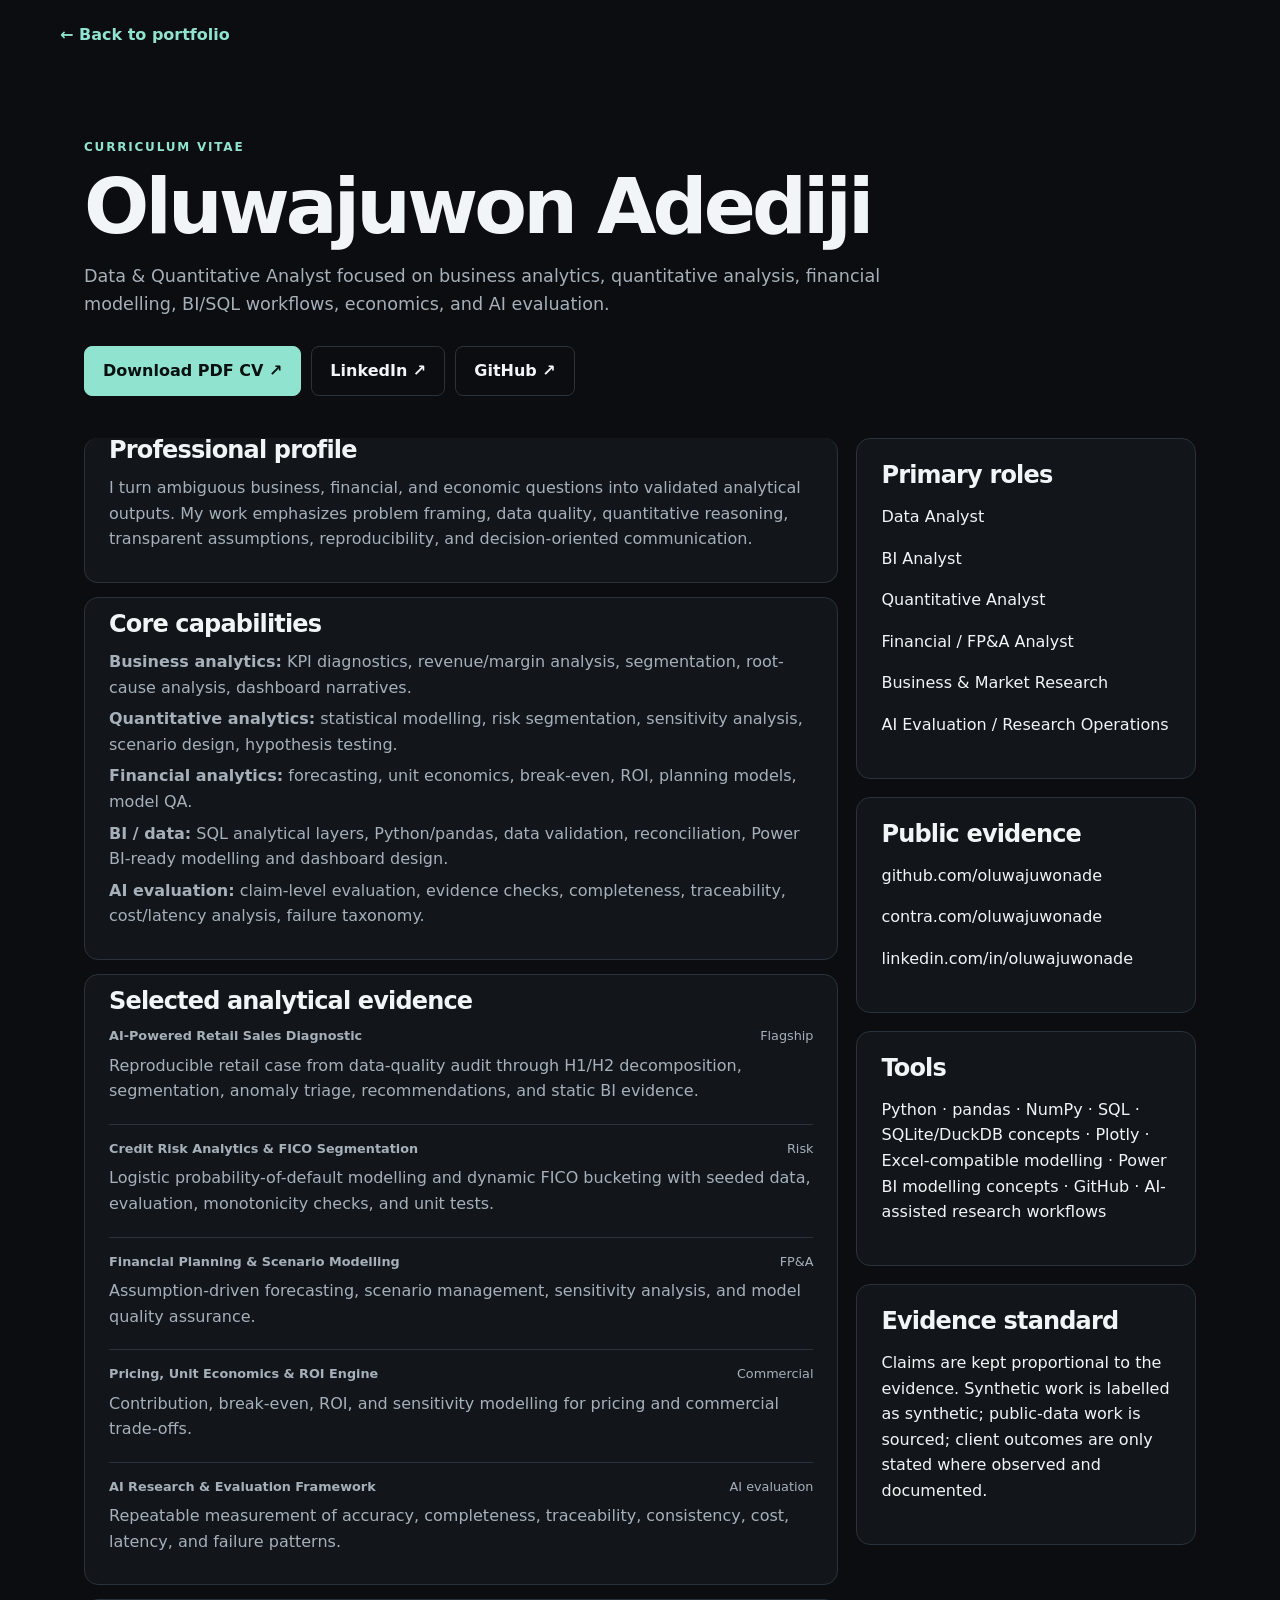
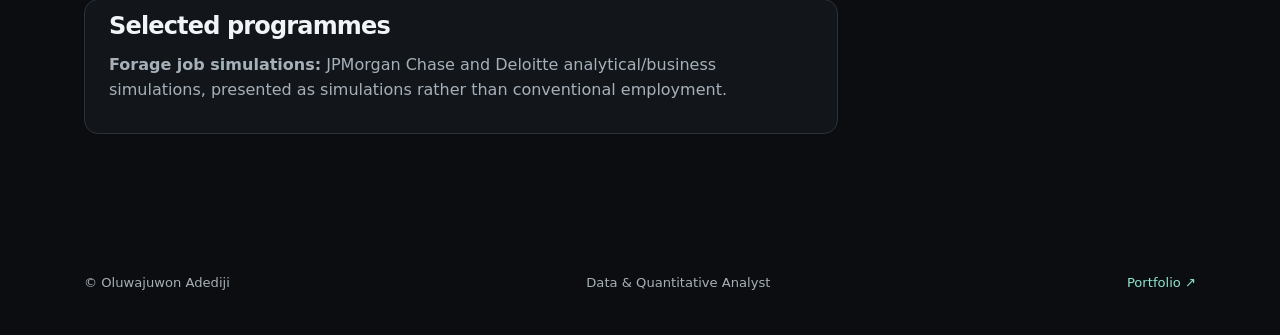
==== docs/cv.html @ 55f105de "Add cv.html" ====
<!doctype html>
<html lang="en"><head>
<meta charset="utf-8"><meta name="viewport" content="width=device-width, initial-scale=1">
<meta name="description" content="CV of Oluwajuwon Adediji, Data & Quantitative Analyst.">
<meta name="robots" content="index, follow"><meta name="theme-color" content="#0b0d10">
<link rel="canonical" href="https://oluwajuwonade.vercel.app/cv.html">
<title>CV | Oluwajuwon Adediji</title><link rel="stylesheet" href="styles.css">
</head><body>
<header class="case-hero"><nav class="case-nav"><a class="back" href="./">← Back to portfolio</a></nav></header>
<main class="case-main">
<p class="case-kicker">CURRICULUM VITAE</p><h1 class="case-title">Oluwajuwon Adediji</h1>
<p class="case-lede">Data &amp; Quantitative Analyst focused on business analytics, quantitative analysis, financial modelling, BI/SQL workflows, economics, and AI evaluation.</p>
<div class="case-actions"><a class="button primary" href="assets/oluwajuwon-adediji-cv.pdf">Download PDF CV ↗</a><a class="button secondary" href="https://www.linkedin.com/in/oluwajuwonade" rel="me external">LinkedIn ↗</a><a class="button secondary" href="https://github.com/oluwajuwonade" rel="external">GitHub ↗</a></div>
<div class="cv-grid">
<section class="cv-list">
<article class="cv-section"><h2>Professional profile</h2><p>I turn ambiguous business, financial, and economic questions into validated analytical outputs. My work emphasizes problem framing, data quality, quantitative reasoning, transparent assumptions, reproducibility, and decision-oriented communication.</p></article>
<article class="cv-section"><h2>Core capabilities</h2><p><strong>Business analytics:</strong> KPI diagnostics, revenue/margin analysis, segmentation, root-cause analysis, dashboard narratives.</p><p><strong>Quantitative analytics:</strong> statistical modelling, risk segmentation, sensitivity analysis, scenario design, hypothesis testing.</p><p><strong>Financial analytics:</strong> forecasting, unit economics, break-even, ROI, planning models, model QA.</p><p><strong>BI / data:</strong> SQL analytical layers, Python/pandas, data validation, reconciliation, Power BI-ready modelling and dashboard design.</p><p><strong>AI evaluation:</strong> claim-level evaluation, evidence checks, completeness, traceability, cost/latency analysis, failure taxonomy.</p></article>
<article class="cv-section"><h2>Selected analytical evidence</h2><div class="cv-list">
<article><div class="cv-meta"><strong>AI-Powered Retail Sales Diagnostic</strong><span>Flagship</span></div><p>Reproducible retail case from data-quality audit through H1/H2 decomposition, segmentation, anomaly triage, recommendations, and static BI evidence.</p></article>
<article><div class="cv-meta"><strong>Credit Risk Analytics &amp; FICO Segmentation</strong><span>Risk</span></div><p>Logistic probability-of-default modelling and dynamic FICO bucketing with seeded data, evaluation, monotonicity checks, and unit tests.</p></article>
<article><div class="cv-meta"><strong>Financial Planning &amp; Scenario Modelling</strong><span>FP&amp;A</span></div><p>Assumption-driven forecasting, scenario management, sensitivity analysis, and model quality assurance.</p></article>
<article><div class="cv-meta"><strong>Pricing, Unit Economics &amp; ROI Engine</strong><span>Commercial</span></div><p>Contribution, break-even, ROI, and sensitivity modelling for pricing and commercial trade-offs.</p></article>
<article><div class="cv-meta"><strong>AI Research &amp; Evaluation Framework</strong><span>AI evaluation</span></div><p>Repeatable measurement of accuracy, completeness, traceability, consistency, cost, latency, and failure patterns.</p></article>
</div></article>
<article class="cv-section"><h2>Selected programmes</h2><p><strong>Forage job simulations:</strong> JPMorgan Chase and Deloitte analytical/business simulations, presented as simulations rather than conventional employment.</p></article>
</section>
<aside class="cv-side">
<article class="cv-section"><h2>Primary roles</h2><p>Data Analyst</p><p>BI Analyst</p><p>Quantitative Analyst</p><p>Financial / FP&amp;A Analyst</p><p>Business &amp; Market Research</p><p>AI Evaluation / Research Operations</p></article>
<article class="cv-section"><h2>Public evidence</h2><p><a href="https://github.com/oluwajuwonade" rel="external">github.com/oluwajuwonade</a></p><p><a href="https://contra.com/oluwajuwonade" rel="external">contra.com/oluwajuwonade</a></p><p><a href="https://www.linkedin.com/in/oluwajuwonade" rel="me external">linkedin.com/in/oluwajuwonade</a></p></article>
<article class="cv-section"><h2>Tools</h2><p>Python · pandas · NumPy · SQL · SQLite/DuckDB concepts · Plotly · Excel-compatible modelling · Power BI modelling concepts · GitHub · AI-assisted research workflows</p></article>
<article class="cv-section"><h2>Evidence standard</h2><p>Claims are kept proportional to the evidence. Synthetic work is labelled as synthetic; public-data work is sourced; client outcomes are only stated where observed and documented.</p></article>
</aside>
</div>
</main>
<footer><span>© Oluwajuwon Adediji</span><span>Data &amp; Quantitative Analyst</span><a href="./">Portfolio ↗</a></footer>
</body></html>
---- docs/styles.css ----
:root {
  --bg:#0b0d10;--panel:#12161b;--panel-2:#171c22;--text:#f2f5f7;--muted:#a6b0b9;--line:#2a323b;
  --accent:#8fe3cf;--accent-strong:#b4f3e3;--max:1160px;--ease:cubic-bezier(.23,1,.32,1);
}
*{box-sizing:border-box}
html{scroll-behavior:smooth}
body{margin:0;background:var(--bg);color:var(--text);font-family:Inter,ui-sans-serif,system-ui,-apple-system,BlinkMacSystemFont,"Segoe UI",sans-serif;line-height:1.6}
a{color:inherit;text-decoration:none}a:hover{color:var(--accent-strong)}
a:focus-visible,.button:focus-visible,.mini-button:focus-visible{outline:3px solid var(--accent);outline-offset:4px;border-radius:5px}
.skip-link{position:absolute;left:16px;top:-60px;z-index:10;padding:10px 14px;background:var(--accent);color:#08110f;font-weight:800}
.skip-link:focus{top:16px}
.nav,.hero-grid,main,footer{max-width:var(--max);margin:0 auto}
.hero{padding:22px 24px 88px;border-bottom:1px solid var(--line);background:radial-gradient(circle at 78% 18%,rgba(143,227,207,.09),transparent 28rem)}
.nav{display:flex;justify-content:space-between;align-items:center}
.brand{display:grid;place-items:center;width:190px;height:76px;border:1px solid var(--line);border-radius:10px;overflow:hidden;background:#000}
.brand img{display:block;width:100%;height:100%;object-fit:contain}.brand-mark{display:none!important}
.nav-links{display:flex;gap:20px;color:var(--muted);font-size:.92rem}.nav-links a{padding:8px 0}
.hero-grid{padding-top:96px;display:grid;grid-template-columns:minmax(0,1.35fr) minmax(260px,.65fr);gap:56px;align-items:end}
.eyebrow{margin:0 0 14px;color:var(--accent);font-size:.74rem;letter-spacing:.16em;font-weight:800}
h1,h2,h3,p{overflow-wrap:anywhere}
h1{max-width:800px;margin:0;font-size:clamp(3rem,8vw,6.8rem);line-height:.96;letter-spacing:-.055em}
h2{margin:0;font-size:clamp(2rem,4vw,3.4rem);line-height:1.05;letter-spacing:-.035em}
h3{margin:0 0 10px;font-size:1.25rem;line-height:1.2}
.hero-copy{max-width:720px;margin:28px 0 0;color:var(--muted);font-size:1.15rem}
.proof-line{max-width:720px;margin:22px 0 0;color:var(--muted);font-size:.9rem}.proof-line strong{color:var(--text)}
.actions{display:flex;gap:12px;flex-wrap:wrap;margin-top:32px}
.button{display:inline-flex;min-height:46px;align-items:center;justify-content:center;padding:11px 18px;border:1px solid var(--line);border-radius:8px;font-weight:750;transition:transform .18s var(--ease),border-color .18s var(--ease),background-color .18s var(--ease)}
.button:hover{transform:translateY(-2px)}.button.primary{background:var(--accent);color:#08110f;border-color:var(--accent)}.button.secondary{background:transparent}
.hero-card{padding:28px;background:linear-gradient(160deg,var(--panel-2),var(--panel));border:1px solid var(--line);border-radius:16px}
.hero-card span,.project-meta span:first-child{display:block;color:var(--accent);font-size:.7rem;font-weight:800;letter-spacing:.12em}
.hero-card strong{display:block;margin:12px 0;font-size:1.25rem;line-height:1.25}.hero-card p,.project-card p,.capability-grid p,.steps p,.contact p{color:var(--muted)}
.section{padding:92px 24px}.section-heading{max-width:780px;margin-bottom:34px}.section-lede{max-width:740px;margin:18px 0 0;color:var(--muted);font-size:1.05rem}
.section-heading-row{display:flex;justify-content:space-between;gap:48px;align-items:end;max-width:none}.section-note{max-width:460px;margin:0;color:var(--muted);font-size:.9rem}
.capability-grid{display:grid;grid-template-columns:repeat(4,1fr);gap:16px}.capability-grid article{padding:22px;background:var(--panel);border:1px solid var(--line);border-radius:14px}.card-number{display:block;margin-bottom:20px;color:var(--accent);font-size:.75rem;font-weight:800}.capability-grid p{margin-bottom:0}
.work-section{border-top:1px solid var(--line)}.project-grid{display:grid;grid-template-columns:repeat(2,minmax(0,1fr));gap:18px}
.project-card{display:flex;flex-direction:column;min-width:0;padding:26px;background:var(--panel);border:1px solid var(--line);border-radius:14px;transition:transform .2s var(--ease),border-color .2s var(--ease),background-color .2s var(--ease)}
.project-card:hover{transform:translateY(-3px);border-color:#536572;background:var(--panel-2)}
.project-card.featured{grid-column:span 2;background:linear-gradient(140deg,var(--panel-2),var(--panel))}
.project-card.highlight{background:linear-gradient(140deg,rgba(143,227,207,.08),var(--panel))}
.project-card.public-data{border-color:#3a4a45}
.project-meta{display:flex;justify-content:space-between;gap:14px;margin-bottom:24px}.project-meta .evidence{color:var(--muted);font-size:.72rem;text-align:right}
.project-card p{margin-top:0}.project-card .question{color:var(--text)}.project-card .question strong{color:var(--accent-strong)}
.metric-grid{display:grid;grid-template-columns:repeat(4,minmax(0,1fr));gap:10px;margin:10px 0 22px}.metric-grid div,.mini-metrics,.metric-strip{padding:12px;background:rgba(143,227,207,.07);border:1px solid rgba(143,227,207,.2);border-radius:9px}
.metric-grid strong,.metric-grid span{display:block}.metric-grid strong{font-size:1.15rem}.metric-grid span{margin-top:2px;color:var(--muted);font-size:.72rem}
.mini-metrics{display:flex;gap:14px;flex-wrap:wrap;margin:10px 0 2px;background:transparent;border-color:var(--line)}.mini-metrics span,.metric-strip span{font-size:.78rem;color:var(--muted)}.mini-metrics strong,.metric-strip strong{color:var(--text)}
.metric-strip{display:flex;gap:18px;flex-wrap:wrap;margin:12px 0 2px}
.evidence-figure{margin:0 0 4px}.evidence-figure img{display:block;width:100%;height:auto;border:1px solid var(--line);border-radius:10px;background:#fff}.evidence-figure figcaption{margin-top:8px;color:var(--muted);font-size:.75rem}
.card-footer{display:flex;justify-content:space-between;align-items:end;gap:16px;margin-top:auto;padding-top:22px;color:var(--muted);font-size:.78rem}.card-footer>a,.mini-button{color:var(--accent);font-weight:800;white-space:nowrap}
.button-row{display:flex;gap:8px;flex-wrap:wrap;justify-content:flex-end}.mini-button{display:inline-flex;align-items:center;min-height:34px;padding:7px 10px;border:1px solid var(--line);border-radius:7px;background:#0f1317}
.evidence-banner{display:flex;align-items:center;gap:18px;margin-top:22px;padding:18px 20px;border:1px solid var(--line);border-radius:12px;color:var(--muted);font-size:.86rem}.evidence-banner strong{color:var(--text);white-space:nowrap}.evidence-banner a{color:var(--accent);font-weight:800;white-space:nowrap}
.proof-section{border-top:1px solid var(--line)}.proof-grid{display:grid;grid-template-columns:repeat(3,minmax(0,1fr));gap:16px}.proof-card{display:flex;flex-direction:column;padding:22px;background:var(--panel);border:1px solid var(--line);border-radius:14px}.proof-card h3{margin-bottom:10px}.proof-card p{margin:0 0 22px;color:var(--muted)}.proof-card a{margin-top:auto;color:var(--accent);font-weight:800}
.method{display:grid;grid-template-columns:.8fr 1.2fr;gap:48px;border-top:1px solid var(--line);border-bottom:1px solid var(--line)}.steps{display:grid;grid-template-columns:repeat(2,minmax(0,1fr));gap:18px;margin:0;padding:0;list-style:none}.steps li{padding:18px 0;border-top:1px solid var(--line)}.steps span{display:block;color:var(--accent);font-size:.75rem;font-weight:800}.steps strong{display:block;margin-top:4px}.steps p{margin:4px 0 0;font-size:.9rem}
.contact{padding-bottom:110px}.contact p{max-width:760px}footer{display:flex;justify-content:space-between;gap:20px;padding:28px 24px 42px;color:var(--muted);font-size:.82rem}footer a{color:var(--accent)}
.case-hero{padding:22px 24px 0}.case-nav{max-width:var(--max);margin:0 auto}.case-nav .back{color:var(--accent);font-weight:800}.case-main{max-width:var(--max);margin:0 auto;padding:78px 24px 110px}.case-kicker{color:var(--accent);font-size:.75rem;letter-spacing:.15em;font-weight:800}.case-title{max-width:930px;margin:10px 0 18px;font-size:clamp(2.8rem,6vw,5.8rem);line-height:.98;letter-spacing:-.05em}.case-lede{max-width:800px;color:var(--muted);font-size:1.1rem}.case-actions{display:flex;gap:10px;flex-wrap:wrap;margin:28px 0 42px}.case-grid{display:grid;grid-template-columns:minmax(0,1.4fr) minmax(250px,.6fr);gap:22px}.case-panel{padding:24px;background:var(--panel);border:1px solid var(--line);border-radius:14px}.case-panel h2{font-size:1.7rem;margin-bottom:16px}.case-panel h3{font-size:1rem;margin:24px 0 8px;color:var(--accent-strong)}.case-panel p,.case-panel li{color:var(--muted)}.case-panel ul,.case-panel ol{padding-left:20px}.case-wide{grid-column:1/-1}.stat-grid{display:grid;grid-template-columns:repeat(4,minmax(0,1fr));gap:10px}.stat{padding:16px;background:rgba(143,227,207,.07);border:1px solid rgba(143,227,207,.2);border-radius:10px}.stat strong{display:block;font-size:1.35rem}.stat span{display:block;margin-top:3px;color:var(--muted);font-size:.75rem}.data-table{width:100%;border-collapse:collapse;font-size:.86rem}.data-table th,.data-table td{padding:11px 10px;text-align:left;border-bottom:1px solid var(--line)}.data-table th{color:var(--text);font-weight:800}.data-table td{color:var(--muted)}.note{padding:14px 16px;border-left:3px solid var(--accent);background:rgba(143,227,207,.05);color:var(--muted)}.sql-block{overflow:auto;margin:0;padding:18px;background:#0a0c0f;border:1px solid var(--line);border-radius:10px;color:#dfe7eb;font-family:"SFMono-Regular",Consolas,Monaco,monospace;font-size:.78rem;line-height:1.55;white-space:pre}
.sql-dashboard{display:grid;grid-template-columns:repeat(3,minmax(0,1fr));gap:12px}.sql-dashboard .dash-card{padding:16px;background:#0f1418;border:1px solid var(--line);border-radius:10px}.dash-card strong{display:block;font-size:1.5rem}.dash-card span{color:var(--muted);font-size:.75rem}.bar-list{display:grid;gap:10px}.bar-row{display:grid;grid-template-columns:120px 1fr 70px;gap:8px;align-items:center;font-size:.78rem;color:var(--muted)}.bar{height:8px;border-radius:99px;background:#2a323b;overflow:hidden}.bar i{display:block;height:100%;background:var(--accent);border-radius:99px}
.cv-grid{display:grid;grid-template-columns:minmax(0,1fr) minmax(260px,.45fr);gap:18px}.cv-side{display:grid;gap:18px;align-content:start}.cv-section{padding:24px;background:var(--panel);border:1px solid var(--line);border-radius:14px}.cv-section h2{font-size:1.5rem;margin-bottom:12px}.cv-section h3{margin-top:18px}.cv-list{display:grid;gap:14px}.cv-list article{padding-top:14px;border-top:1px solid var(--line)}.cv-list article:first-child{padding-top:0;border-top:0}.cv-list p{margin:6px 0;color:var(--muted)}.cv-meta{display:flex;justify-content:space-between;gap:16px;color:var(--muted);font-size:.8rem}
@media(max-width:900px){.hero-grid,.method,.case-grid,.cv-grid{grid-template-columns:1fr}.capability-grid{grid-template-columns:repeat(2,minmax(0,1fr))}.proof-grid{grid-template-columns:1fr}.section-heading-row{align-items:start;flex-direction:column;gap:18px}.stat-grid{grid-template-columns:repeat(2,minmax(0,1fr))}}
@media(max-width:640px){.hero{padding:18px 20px 64px}.brand{width:42px;height:42px;border-radius:9px}.brand-full{display:none!important}.brand-mark{display:block!important}.nav-links{gap:12px;font-size:.75rem}.nav-links a:nth-child(3){display:none}.hero-grid{padding-top:64px;gap:36px}h1{font-size:clamp(2.8rem,15vw,4.6rem)}.hero-copy{font-size:1rem}.actions{align-items:stretch;flex-direction:column}.button{width:100%}.section{padding:68px 20px}.project-grid,.capability-grid,.steps,.contact-grid{grid-template-columns:1fr}.project-card.featured{grid-column:span 1}.project-meta,.card-footer{align-items:flex-start;flex-direction:column}.project-meta .evidence{text-align:left}.metric-grid{grid-template-columns:repeat(2,minmax(0,1fr))}.evidence-banner{align-items:flex-start;flex-direction:column;gap:8px}.button-row{justify-content:flex-start}.case-hero{padding:18px 20px 0}.case-main{padding:58px 20px 80px}.case-title{font-size:clamp(2.6rem,13vw,4.3rem)}.stat-grid,.sql-dashboard{grid-template-columns:1fr}.bar-row{grid-template-columns:90px 1fr 60px}footer{align-items:flex-start;flex-direction:column;padding-right:20px;padding-left:20px}}
@media(prefers-reduced-motion:reduce){html{scroll-behavior:auto}*{transition-duration:.01ms!important;animation-duration:.01ms!important}}
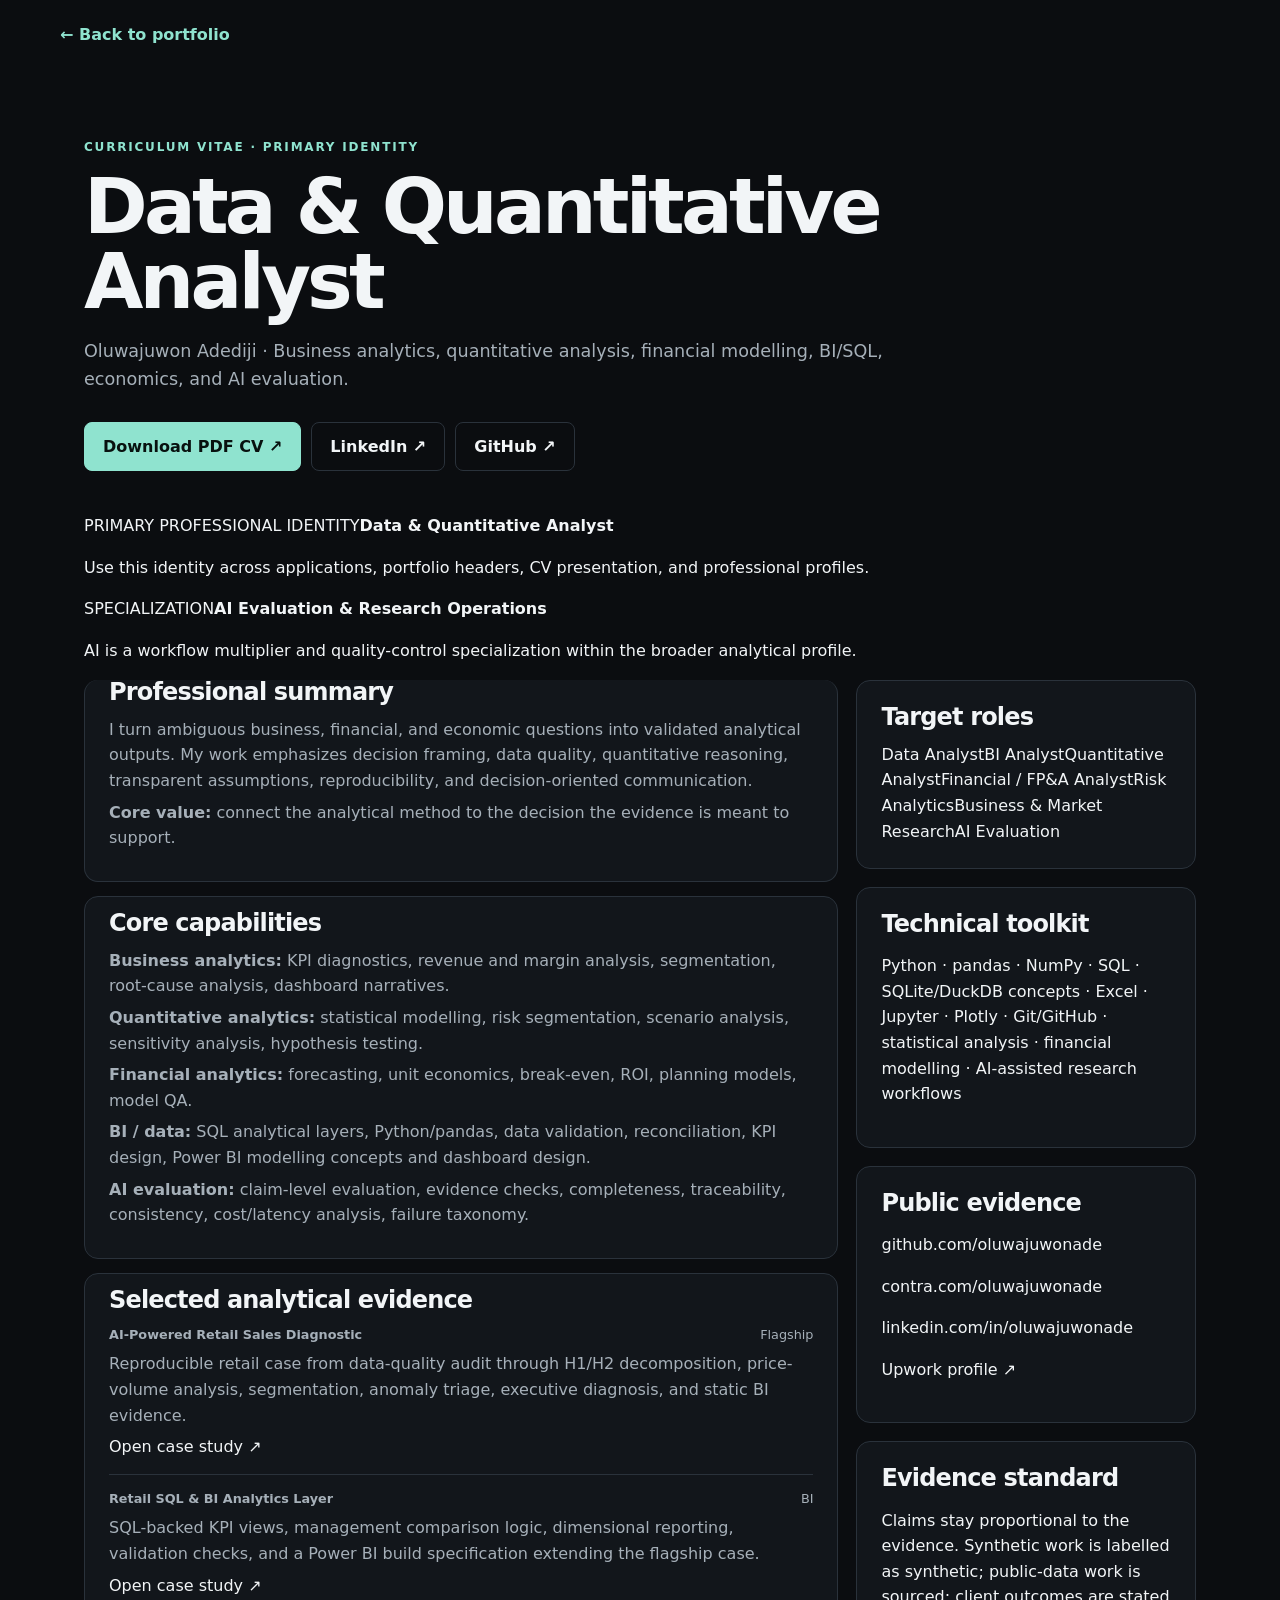
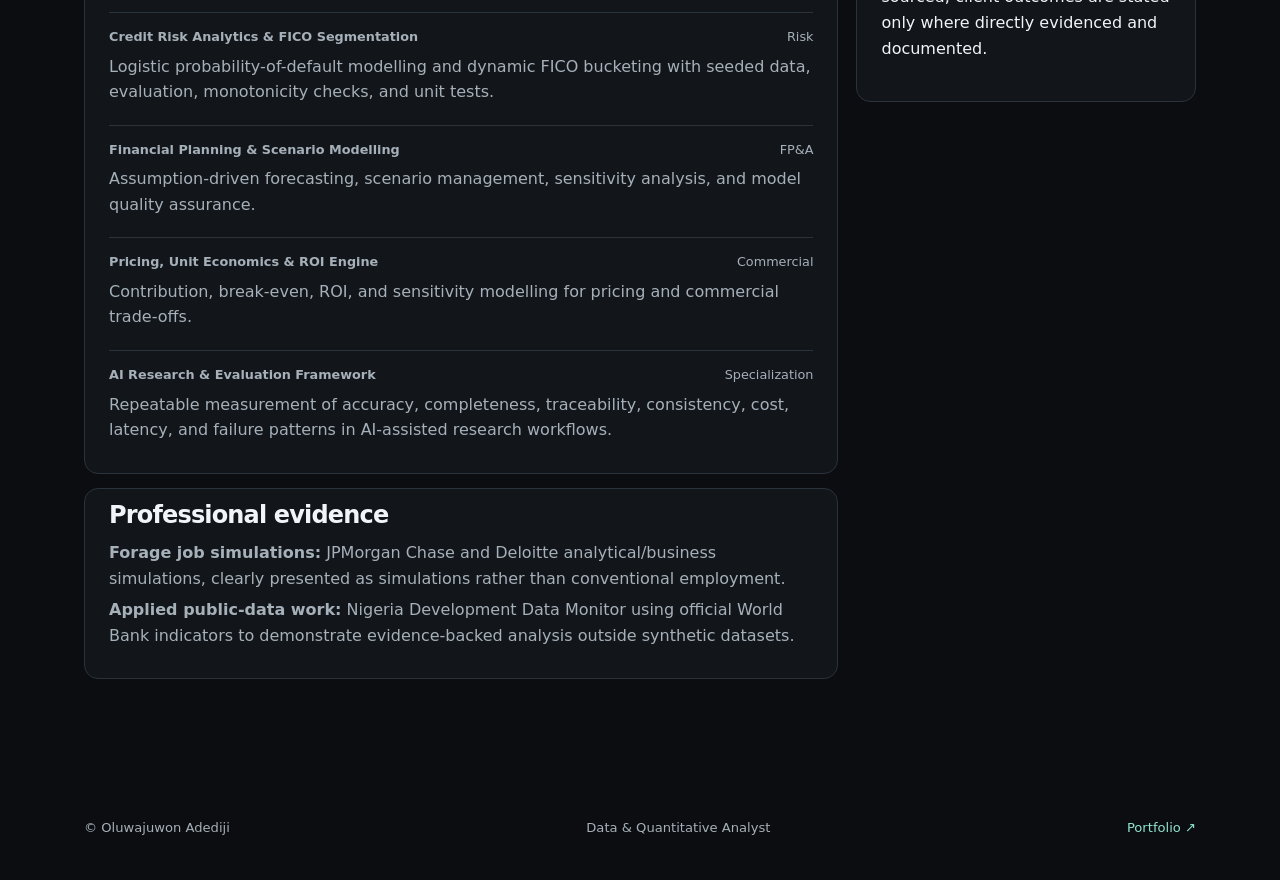
==== commit 906fd8ae: "Refine CV around one primary analyst identity and evidence hierarchy" ====
--- a/docs/cv.html
+++ b/docs/cv.html
@@ -4,31 +4,50 @@
 <meta name="description" content="CV of Oluwajuwon Adediji, Data & Quantitative Analyst.">
 <meta name="robots" content="index, follow"><meta name="theme-color" content="#0b0d10">
 <link rel="canonical" href="https://oluwajuwonade.vercel.app/cv.html">
-<title>CV | Oluwajuwon Adediji</title><link rel="stylesheet" href="styles.css">
+<title>CV | Oluwajuwon Adediji | Data & Quantitative Analyst</title><link rel="stylesheet" href="styles.css">
 </head><body>
 <header class="case-hero"><nav class="case-nav"><a class="back" href="./">← Back to portfolio</a></nav></header>
 <main class="case-main">
-<p class="case-kicker">CURRICULUM VITAE</p><h1 class="case-title">Oluwajuwon Adediji</h1>
-<p class="case-lede">Data &amp; Quantitative Analyst focused on business analytics, quantitative analysis, financial modelling, BI/SQL workflows, economics, and AI evaluation.</p>
+<p class="case-kicker">CURRICULUM VITAE · PRIMARY IDENTITY</p>
+<h1 class="case-title">Data &amp; Quantitative Analyst</h1>
+<p class="case-lede">Oluwajuwon Adediji · Business analytics, quantitative analysis, financial modelling, BI/SQL, economics, and AI evaluation.</p>
 <div class="case-actions"><a class="button primary" href="assets/oluwajuwon-adediji-cv.pdf">Download PDF CV ↗</a><a class="button secondary" href="https://www.linkedin.com/in/oluwajuwonade" rel="me external">LinkedIn ↗</a><a class="button secondary" href="https://github.com/oluwajuwonade" rel="external">GitHub ↗</a></div>
+
+<div class="cv-identity">
+  <div><span class="identity-label">PRIMARY PROFESSIONAL IDENTITY</span><strong>Data &amp; Quantitative Analyst</strong><p>Use this identity across applications, portfolio headers, CV presentation, and professional profiles.</p></div>
+  <div><span class="identity-label">SPECIALIZATION</span><strong>AI Evaluation &amp; Research Operations</strong><p>AI is a workflow multiplier and quality-control specialization within the broader analytical profile.</p></div>
+</div>
+
 <div class="cv-grid">
 <section class="cv-list">
-<article class="cv-section"><h2>Professional profile</h2><p>I turn ambiguous business, financial, and economic questions into validated analytical outputs. My work emphasizes problem framing, data quality, quantitative reasoning, transparent assumptions, reproducibility, and decision-oriented communication.</p></article>
-<article class="cv-section"><h2>Core capabilities</h2><p><strong>Business analytics:</strong> KPI diagnostics, revenue/margin analysis, segmentation, root-cause analysis, dashboard narratives.</p><p><strong>Quantitative analytics:</strong> statistical modelling, risk segmentation, sensitivity analysis, scenario design, hypothesis testing.</p><p><strong>Financial analytics:</strong> forecasting, unit economics, break-even, ROI, planning models, model QA.</p><p><strong>BI / data:</strong> SQL analytical layers, Python/pandas, data validation, reconciliation, Power BI-ready modelling and dashboard design.</p><p><strong>AI evaluation:</strong> claim-level evaluation, evidence checks, completeness, traceability, cost/latency analysis, failure taxonomy.</p></article>
-<article class="cv-section"><h2>Selected analytical evidence</h2><div class="cv-list">
-<article><div class="cv-meta"><strong>AI-Powered Retail Sales Diagnostic</strong><span>Flagship</span></div><p>Reproducible retail case from data-quality audit through H1/H2 decomposition, segmentation, anomaly triage, recommendations, and static BI evidence.</p></article>
+<article class="cv-section"><h2>Professional summary</h2><p>I turn ambiguous business, financial, and economic questions into validated analytical outputs. My work emphasizes decision framing, data quality, quantitative reasoning, transparent assumptions, reproducibility, and decision-oriented communication.</p><p><strong>Core value:</strong> connect the analytical method to the decision the evidence is meant to support.</p></article>
+
+<article class="cv-section"><h2>Core capabilities</h2>
+<p><strong>Business analytics:</strong> KPI diagnostics, revenue and margin analysis, segmentation, root-cause analysis, dashboard narratives.</p>
+<p><strong>Quantitative analytics:</strong> statistical modelling, risk segmentation, scenario analysis, sensitivity analysis, hypothesis testing.</p>
+<p><strong>Financial analytics:</strong> forecasting, unit economics, break-even, ROI, planning models, model QA.</p>
+<p><strong>BI / data:</strong> SQL analytical layers, Python/pandas, data validation, reconciliation, KPI design, Power BI modelling concepts and dashboard design.</p>
+<p><strong>AI evaluation:</strong> claim-level evaluation, evidence checks, completeness, traceability, consistency, cost/latency analysis, failure taxonomy.</p>
+</article>
+
+<article class="cv-section"><h2>Selected analytical evidence</h2>
+<div class="cv-list">
+<article><div class="cv-meta"><strong>AI-Powered Retail Sales Diagnostic</strong><span>Flagship</span></div><p>Reproducible retail case from data-quality audit through H1/H2 decomposition, price-volume analysis, segmentation, anomaly triage, executive diagnosis, and static BI evidence.</p><a class="text-link" href="case-studies/retail-sales-diagnostic.html">Open case study ↗</a></article>
+<article><div class="cv-meta"><strong>Retail SQL &amp; BI Analytics Layer</strong><span>BI</span></div><p>SQL-backed KPI views, management comparison logic, dimensional reporting, validation checks, and a Power BI build specification extending the flagship case.</p><a class="text-link" href="case-studies/sql-bi-retail-analytics.html">Open case study ↗</a></article>
 <article><div class="cv-meta"><strong>Credit Risk Analytics &amp; FICO Segmentation</strong><span>Risk</span></div><p>Logistic probability-of-default modelling and dynamic FICO bucketing with seeded data, evaluation, monotonicity checks, and unit tests.</p></article>
 <article><div class="cv-meta"><strong>Financial Planning &amp; Scenario Modelling</strong><span>FP&amp;A</span></div><p>Assumption-driven forecasting, scenario management, sensitivity analysis, and model quality assurance.</p></article>
 <article><div class="cv-meta"><strong>Pricing, Unit Economics &amp; ROI Engine</strong><span>Commercial</span></div><p>Contribution, break-even, ROI, and sensitivity modelling for pricing and commercial trade-offs.</p></article>
-<article><div class="cv-meta"><strong>AI Research &amp; Evaluation Framework</strong><span>AI evaluation</span></div><p>Repeatable measurement of accuracy, completeness, traceability, consistency, cost, latency, and failure patterns.</p></article>
+<article><div class="cv-meta"><strong>AI Research &amp; Evaluation Framework</strong><span>Specialization</span></div><p>Repeatable measurement of accuracy, completeness, traceability, consistency, cost, latency, and failure patterns in AI-assisted research workflows.</p></article>
 </div></article>
-<article class="cv-section"><h2>Selected programmes</h2><p><strong>Forage job simulations:</strong> JPMorgan Chase and Deloitte analytical/business simulations, presented as simulations rather than conventional employment.</p></article>
+
+<article class="cv-section"><h2>Professional evidence</h2><p><strong>Forage job simulations:</strong> JPMorgan Chase and Deloitte analytical/business simulations, clearly presented as simulations rather than conventional employment.</p><p><strong>Applied public-data work:</strong> Nigeria Development Data Monitor using official World Bank indicators to demonstrate evidence-backed analysis outside synthetic datasets.</p></article>
 </section>
+
 <aside class="cv-side">
-<article class="cv-section"><h2>Primary roles</h2><p>Data Analyst</p><p>BI Analyst</p><p>Quantitative Analyst</p><p>Financial / FP&amp;A Analyst</p><p>Business &amp; Market Research</p><p>AI Evaluation / Research Operations</p></article>
-<article class="cv-section"><h2>Public evidence</h2><p><a href="https://github.com/oluwajuwonade" rel="external">github.com/oluwajuwonade</a></p><p><a href="https://contra.com/oluwajuwonade" rel="external">contra.com/oluwajuwonade</a></p><p><a href="https://www.linkedin.com/in/oluwajuwonade" rel="me external">linkedin.com/in/oluwajuwonade</a></p></article>
-<article class="cv-section"><h2>Tools</h2><p>Python · pandas · NumPy · SQL · SQLite/DuckDB concepts · Plotly · Excel-compatible modelling · Power BI modelling concepts · GitHub · AI-assisted research workflows</p></article>
-<article class="cv-section"><h2>Evidence standard</h2><p>Claims are kept proportional to the evidence. Synthetic work is labelled as synthetic; public-data work is sourced; client outcomes are only stated where observed and documented.</p></article>
+<article class="cv-section"><h2>Target roles</h2><div class="role-tags"><span>Data Analyst</span><span>BI Analyst</span><span>Quantitative Analyst</span><span>Financial / FP&amp;A Analyst</span><span>Risk Analytics</span><span>Business &amp; Market Research</span><span>AI Evaluation</span></div></article>
+<article class="cv-section"><h2>Technical toolkit</h2><p>Python · pandas · NumPy · SQL · SQLite/DuckDB concepts · Excel · Jupyter · Plotly · Git/GitHub · statistical analysis · financial modelling · AI-assisted research workflows</p></article>
+<article class="cv-section"><h2>Public evidence</h2><p><a href="https://github.com/oluwajuwonade" rel="external">github.com/oluwajuwonade</a></p><p><a href="https://contra.com/oluwajuwonade" rel="external">contra.com/oluwajuwonade</a></p><p><a href="https://www.linkedin.com/in/oluwajuwonade" rel="me external">linkedin.com/in/oluwajuwonade</a></p><p><a href="https://www.upwork.com/freelancers/~01ae1602f502222784" rel="external">Upwork profile ↗</a></p></article>
+<article class="cv-section"><h2>Evidence standard</h2><p>Claims stay proportional to the evidence. Synthetic work is labelled as synthetic; public-data work is sourced; client outcomes are stated only where directly evidenced and documented.</p></article>
 </aside>
 </div>
 </main>
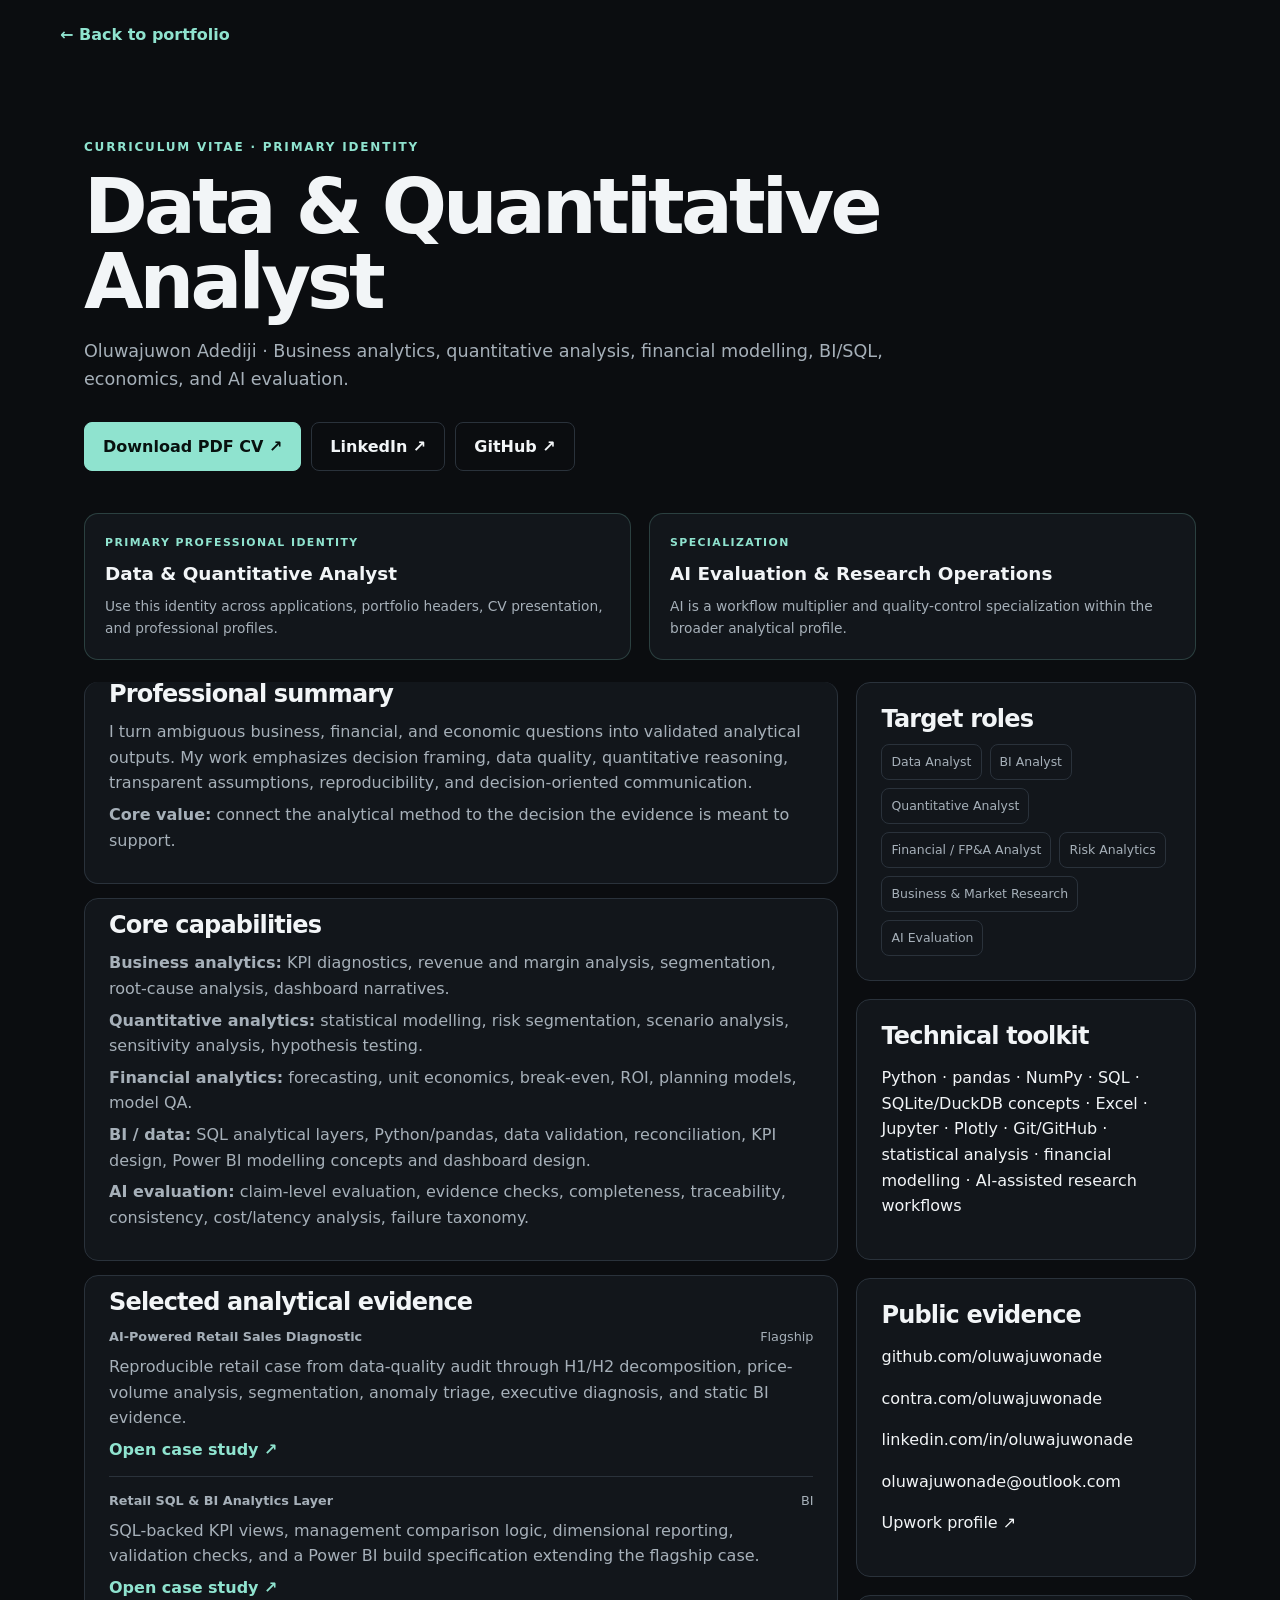
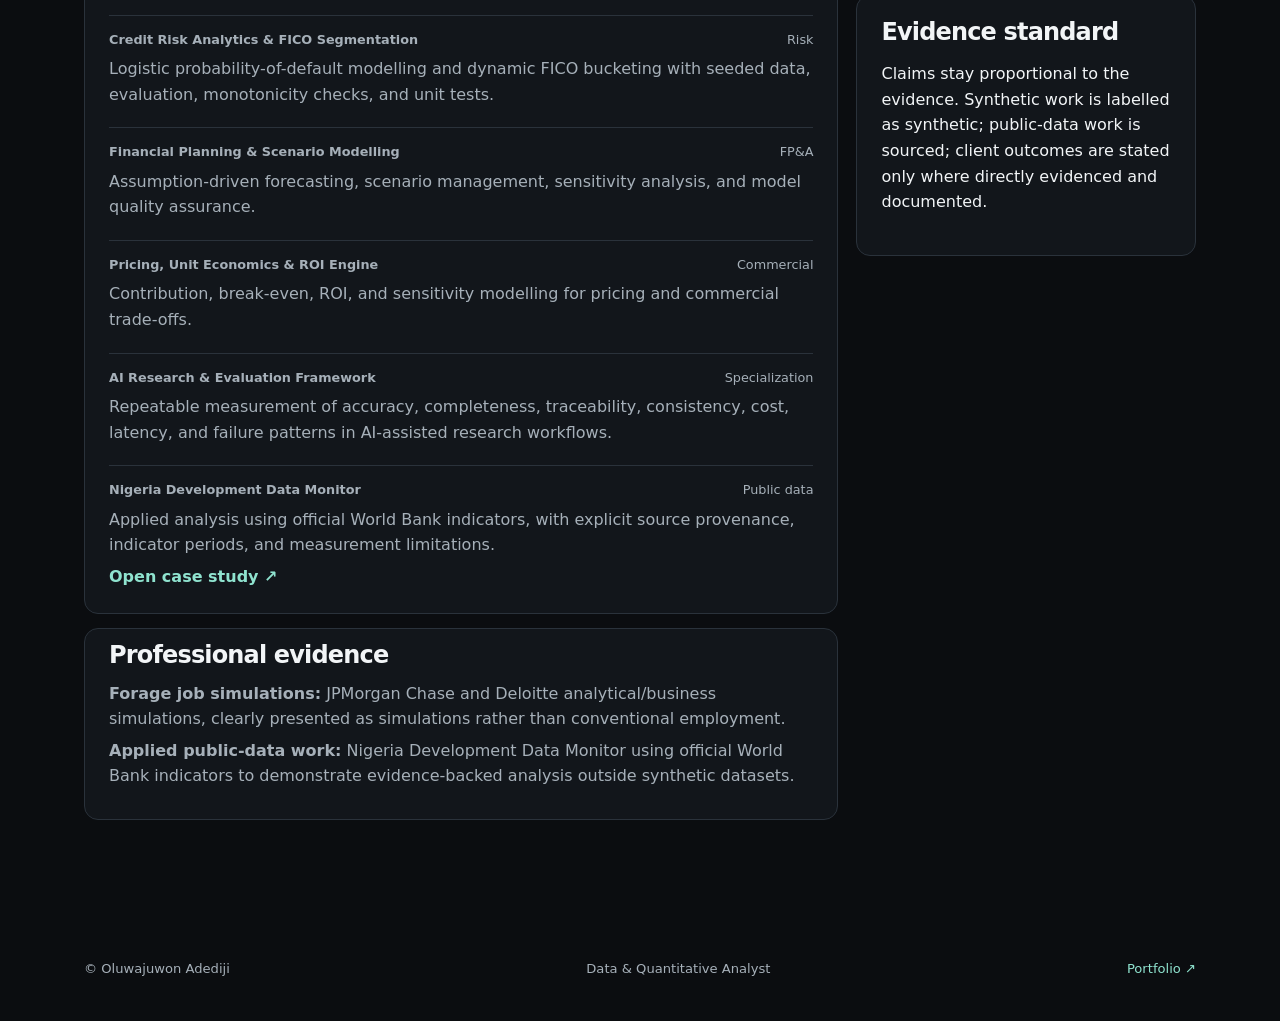
==== commit a58b5da5: "Strengthen CV evidence and contact conversion" ====
--- a/docs/cv.html
+++ b/docs/cv.html
@@ -38,6 +38,7 @@
 <article><div class="cv-meta"><strong>Financial Planning &amp; Scenario Modelling</strong><span>FP&amp;A</span></div><p>Assumption-driven forecasting, scenario management, sensitivity analysis, and model quality assurance.</p></article>
 <article><div class="cv-meta"><strong>Pricing, Unit Economics &amp; ROI Engine</strong><span>Commercial</span></div><p>Contribution, break-even, ROI, and sensitivity modelling for pricing and commercial trade-offs.</p></article>
 <article><div class="cv-meta"><strong>AI Research &amp; Evaluation Framework</strong><span>Specialization</span></div><p>Repeatable measurement of accuracy, completeness, traceability, consistency, cost, latency, and failure patterns in AI-assisted research workflows.</p></article>
+<article><div class="cv-meta"><strong>Nigeria Development Data Monitor</strong><span>Public data</span></div><p>Applied analysis using official World Bank indicators, with explicit source provenance, indicator periods, and measurement limitations.</p><a class="text-link" href="case-studies/nigeria-public-data.html">Open case study ↗</a></article>
 </div></article>
 
 <article class="cv-section"><h2>Professional evidence</h2><p><strong>Forage job simulations:</strong> JPMorgan Chase and Deloitte analytical/business simulations, clearly presented as simulations rather than conventional employment.</p><p><strong>Applied public-data work:</strong> Nigeria Development Data Monitor using official World Bank indicators to demonstrate evidence-backed analysis outside synthetic datasets.</p></article>
@@ -46,7 +47,7 @@
 <aside class="cv-side">
 <article class="cv-section"><h2>Target roles</h2><div class="role-tags"><span>Data Analyst</span><span>BI Analyst</span><span>Quantitative Analyst</span><span>Financial / FP&amp;A Analyst</span><span>Risk Analytics</span><span>Business &amp; Market Research</span><span>AI Evaluation</span></div></article>
 <article class="cv-section"><h2>Technical toolkit</h2><p>Python · pandas · NumPy · SQL · SQLite/DuckDB concepts · Excel · Jupyter · Plotly · Git/GitHub · statistical analysis · financial modelling · AI-assisted research workflows</p></article>
-<article class="cv-section"><h2>Public evidence</h2><p><a href="https://github.com/oluwajuwonade" rel="external">github.com/oluwajuwonade</a></p><p><a href="https://contra.com/oluwajuwonade" rel="external">contra.com/oluwajuwonade</a></p><p><a href="https://www.linkedin.com/in/oluwajuwonade" rel="me external">linkedin.com/in/oluwajuwonade</a></p><p><a href="https://www.upwork.com/freelancers/~01ae1602f502222784" rel="external">Upwork profile ↗</a></p></article>
+<article class="cv-section"><h2>Public evidence</h2><p><a href="https://github.com/oluwajuwonade" rel="external">github.com/oluwajuwonade</a></p><p><a href="https://contra.com/oluwajuwonade" rel="external">contra.com/oluwajuwonade</a></p><p><a href="https://www.linkedin.com/in/oluwajuwonade" rel="me external">linkedin.com/in/oluwajuwonade</a></p><p><a href="mailto:oluwajuwonade@outlook.com">oluwajuwonade@outlook.com</a></p><p><a href="https://www.upwork.com/freelancers/~01ae1602f502222784" rel="external">Upwork profile ↗</a></p></article>
 <article class="cv-section"><h2>Evidence standard</h2><p>Claims stay proportional to the evidence. Synthetic work is labelled as synthetic; public-data work is sourced; client outcomes are stated only where directly evidenced and documented.</p></article>
 </aside>
 </div>
--- a/docs/styles.css
+++ b/docs/styles.css
@@ -21,39 +21,95 @@
 h1{max-width:800px;margin:0;font-size:clamp(3rem,8vw,6.8rem);line-height:.96;letter-spacing:-.055em}
 h2{margin:0;font-size:clamp(2rem,4vw,3.4rem);line-height:1.05;letter-spacing:-.035em}
 h3{margin:0 0 10px;font-size:1.25rem;line-height:1.2}
-.hero-copy{max-width:720px;margin:28px 0 0;color:var(--muted);font-size:1.15rem}
+.hero-copy{max-width:740px;margin:28px 0 0;color:var(--muted);font-size:1.15rem}
 .proof-line{max-width:720px;margin:22px 0 0;color:var(--muted);font-size:.9rem}.proof-line strong{color:var(--text)}
-.actions{display:flex;gap:12px;flex-wrap:wrap;margin-top:32px}
-.button{display:inline-flex;min-height:46px;align-items:center;justify-content:center;padding:11px 18px;border:1px solid var(--line);border-radius:8px;font-weight:750;transition:transform .18s var(--ease),border-color .18s var(--ease),background-color .18s var(--ease)}
-.button:hover{transform:translateY(-2px)}.button.primary{background:var(--accent);color:#08110f;border-color:var(--accent)}.button.secondary{background:transparent}
+.identity-strip{display:flex;gap:8px;flex-wrap:wrap;margin-top:22px}
+.identity-strip span{padding:7px 10px;border:1px solid var(--line);border-radius:999px;color:var(--muted);font-size:.72rem}
+.identity-strip span:first-child{border-color:rgba(143,227,207,.35);color:var(--text);background:rgba(143,227,207,.06)}
 .hero-card{padding:28px;background:linear-gradient(160deg,var(--panel-2),var(--panel));border:1px solid var(--line);border-radius:16px}
 .hero-card span,.project-meta span:first-child{display:block;color:var(--accent);font-size:.7rem;font-weight:800;letter-spacing:.12em}
 .hero-card strong{display:block;margin:12px 0;font-size:1.25rem;line-height:1.25}.hero-card p,.project-card p,.capability-grid p,.steps p,.contact p{color:var(--muted)}
 .section{padding:92px 24px}.section-heading{max-width:780px;margin-bottom:34px}.section-lede{max-width:740px;margin:18px 0 0;color:var(--muted);font-size:1.05rem}
 .section-heading-row{display:flex;justify-content:space-between;gap:48px;align-items:end;max-width:none}.section-note{max-width:460px;margin:0;color:var(--muted);font-size:.9rem}
 .capability-grid{display:grid;grid-template-columns:repeat(4,1fr);gap:16px}.capability-grid article{padding:22px;background:var(--panel);border:1px solid var(--line);border-radius:14px}.card-number{display:block;margin-bottom:20px;color:var(--accent);font-size:.75rem;font-weight:800}.capability-grid p{margin-bottom:0}
-.work-section{border-top:1px solid var(--line)}.project-grid{display:grid;grid-template-columns:repeat(2,minmax(0,1fr));gap:18px}
+.work-section{border-top:1px solid var(--line)}
+.flagship-card{display:grid;grid-template-columns:minmax(0,.95fr) minmax(0,1.05fr);gap:24px;padding:24px;background:linear-gradient(145deg,var(--panel-2),var(--panel));border:1px solid rgba(143,227,207,.28);border-radius:18px;box-shadow:0 24px 60px rgba(0,0,0,.18)}
+.flagship-copy{display:flex;flex-direction:column;min-width:0;padding:4px}
+.flagship-copy h3{font-size:clamp(2rem,4vw,3.35rem);line-height:1.02;letter-spacing:-.035em;max-width:680px}
+.flagship-lede{max-width:690px;color:var(--muted);font-size:1rem}
+.flagship-visual{display:flex;align-items:center;min-width:0}
+.flagship-figure{width:100%}
+.flagship-figure img{box-shadow:0 12px 40px rgba(0,0,0,.25)}
+.takeaway{margin:10px 0 4px;padding:18px;background:rgba(143,227,207,.06);border:1px solid rgba(143,227,207,.19);border-radius:12px}
+.takeaway-label,.diagnosis-label,.identity-label{display:block;color:var(--accent);font-size:.68rem;font-weight:800;letter-spacing:.13em}
+.takeaway strong{display:block;margin:8px 0 5px;font-size:1.12rem}.takeaway p{margin:0;color:var(--muted);font-size:.88rem}
+.evidence-path{display:flex;gap:10px;flex-wrap:wrap;margin-top:20px}
+.supporting-projects{margin-top:18px}
+.project-grid{display:grid;grid-template-columns:repeat(3,minmax(0,1fr));gap:18px}
 .project-card{display:flex;flex-direction:column;min-width:0;padding:26px;background:var(--panel);border:1px solid var(--line);border-radius:14px;transition:transform .2s var(--ease),border-color .2s var(--ease),background-color .2s var(--ease)}
 .project-card:hover{transform:translateY(-3px);border-color:#536572;background:var(--panel-2)}
-.project-card.featured{grid-column:span 2;background:linear-gradient(140deg,var(--panel-2),var(--panel))}
 .project-card.highlight{background:linear-gradient(140deg,rgba(143,227,207,.08),var(--panel))}
 .project-card.public-data{border-color:#3a4a45}
 .project-meta{display:flex;justify-content:space-between;gap:14px;margin-bottom:24px}.project-meta .evidence{color:var(--muted);font-size:.72rem;text-align:right}
 .project-card p{margin-top:0}.project-card .question{color:var(--text)}.project-card .question strong{color:var(--accent-strong)}
-.metric-grid{display:grid;grid-template-columns:repeat(4,minmax(0,1fr));gap:10px;margin:10px 0 22px}.metric-grid div,.mini-metrics,.metric-strip{padding:12px;background:rgba(143,227,207,.07);border:1px solid rgba(143,227,207,.2);border-radius:9px}
+.metric-grid{display:grid;grid-template-columns:repeat(4,minmax(0,1fr));gap:10px;margin:10px 0 18px}.metric-grid div,.mini-metrics,.metric-strip{padding:12px;background:rgba(143,227,207,.07);border:1px solid rgba(143,227,207,.2);border-radius:9px}
 .metric-grid strong,.metric-grid span{display:block}.metric-grid strong{font-size:1.15rem}.metric-grid span{margin-top:2px;color:var(--muted);font-size:.72rem}
 .mini-metrics{display:flex;gap:14px;flex-wrap:wrap;margin:10px 0 2px;background:transparent;border-color:var(--line)}.mini-metrics span,.metric-strip span{font-size:.78rem;color:var(--muted)}.mini-metrics strong,.metric-strip strong{color:var(--text)}
 .metric-strip{display:flex;gap:18px;flex-wrap:wrap;margin:12px 0 2px}
 .evidence-figure{margin:0 0 4px}.evidence-figure img{display:block;width:100%;height:auto;border:1px solid var(--line);border-radius:10px;background:#fff}.evidence-figure figcaption{margin-top:8px;color:var(--muted);font-size:.75rem}
-.card-footer{display:flex;justify-content:space-between;align-items:end;gap:16px;margin-top:auto;padding-top:22px;color:var(--muted);font-size:.78rem}.card-footer>a,.mini-button{color:var(--accent);font-weight:800;white-space:nowrap}
+.card-footer{display:flex;justify-content:space-between;align-items:end;gap:16px;margin-top:auto;padding-top:22px;color:var(--muted);font-size:.78rem}.card-footer>a,.mini-button,.text-link{color:var(--accent);font-weight:800;white-space:nowrap}
 .button-row{display:flex;gap:8px;flex-wrap:wrap;justify-content:flex-end}.mini-button{display:inline-flex;align-items:center;min-height:34px;padding:7px 10px;border:1px solid var(--line);border-radius:7px;background:#0f1317}
 .evidence-banner{display:flex;align-items:center;gap:18px;margin-top:22px;padding:18px 20px;border:1px solid var(--line);border-radius:12px;color:var(--muted);font-size:.86rem}.evidence-banner strong{color:var(--text);white-space:nowrap}.evidence-banner a{color:var(--accent);font-weight:800;white-space:nowrap}
 .proof-section{border-top:1px solid var(--line)}.proof-grid{display:grid;grid-template-columns:repeat(3,minmax(0,1fr));gap:16px}.proof-card{display:flex;flex-direction:column;padding:22px;background:var(--panel);border:1px solid var(--line);border-radius:14px}.proof-card h3{margin-bottom:10px}.proof-card p{margin:0 0 22px;color:var(--muted)}.proof-card a{margin-top:auto;color:var(--accent);font-weight:800}
 .method{display:grid;grid-template-columns:.8fr 1.2fr;gap:48px;border-top:1px solid var(--line);border-bottom:1px solid var(--line)}.steps{display:grid;grid-template-columns:repeat(2,minmax(0,1fr));gap:18px;margin:0;padding:0;list-style:none}.steps li{padding:18px 0;border-top:1px solid var(--line)}.steps span{display:block;color:var(--accent);font-size:.75rem;font-weight:800}.steps strong{display:block;margin-top:4px}.steps p{margin:4px 0 0;font-size:.9rem}
-.contact{padding-bottom:110px}.contact p{max-width:760px}footer{display:flex;justify-content:space-between;gap:20px;padding:28px 24px 42px;color:var(--muted);font-size:.82rem}footer a{color:var(--accent)}
-.case-hero{padding:22px 24px 0}.case-nav{max-width:var(--max);margin:0 auto}.case-nav .back{color:var(--accent);font-weight:800}.case-main{max-width:var(--max);margin:0 auto;padding:78px 24px 110px}.case-kicker{color:var(--accent);font-size:.75rem;letter-spacing:.15em;font-weight:800}.case-title{max-width:930px;margin:10px 0 18px;font-size:clamp(2.8rem,6vw,5.8rem);line-height:.98;letter-spacing:-.05em}.case-lede{max-width:800px;color:var(--muted);font-size:1.1rem}.case-actions{display:flex;gap:10px;flex-wrap:wrap;margin:28px 0 42px}.case-grid{display:grid;grid-template-columns:minmax(0,1.4fr) minmax(250px,.6fr);gap:22px}.case-panel{padding:24px;background:var(--panel);border:1px solid var(--line);border-radius:14px}.case-panel h2{font-size:1.7rem;margin-bottom:16px}.case-panel h3{font-size:1rem;margin:24px 0 8px;color:var(--accent-strong)}.case-panel p,.case-panel li{color:var(--muted)}.case-panel ul,.case-panel ol{padding-left:20px}.case-wide{grid-column:1/-1}.stat-grid{display:grid;grid-template-columns:repeat(4,minmax(0,1fr));gap:10px}.stat{padding:16px;background:rgba(143,227,207,.07);border:1px solid rgba(143,227,207,.2);border-radius:10px}.stat strong{display:block;font-size:1.35rem}.stat span{display:block;margin-top:3px;color:var(--muted);font-size:.75rem}.data-table{width:100%;border-collapse:collapse;font-size:.86rem}.data-table th,.data-table td{padding:11px 10px;text-align:left;border-bottom:1px solid var(--line)}.data-table th{color:var(--text);font-weight:800}.data-table td{color:var(--muted)}.note{padding:14px 16px;border-left:3px solid var(--accent);background:rgba(143,227,207,.05);color:var(--muted)}.sql-block{overflow:auto;margin:0;padding:18px;background:#0a0c0f;border:1px solid var(--line);border-radius:10px;color:#dfe7eb;font-family:"SFMono-Regular",Consolas,Monaco,monospace;font-size:.78rem;line-height:1.55;white-space:pre}
+.contact{padding-bottom:110px}.contact p{max-width:760px}
+footer{display:flex;justify-content:space-between;gap:20px;padding:28px 24px 42px;color:var(--muted);font-size:.82rem}footer a{color:var(--accent)}
+.case-hero{padding:22px 24px 0}.case-nav{max-width:var(--max);margin:0 auto}.case-nav .back{color:var(--accent);font-weight:800}
+.case-main{max-width:var(--max);margin:0 auto;padding:78px 24px 110px}.case-kicker{color:var(--accent);font-size:.75rem;letter-spacing:.15em;font-weight:800}.case-title{max-width:930px;margin:10px 0 18px;font-size:clamp(2.8rem,6vw,5.8rem);line-height:.98;letter-spacing:-.05em}.case-lede{max-width:800px;color:var(--muted);font-size:1.1rem}.case-actions{display:flex;gap:10px;flex-wrap:wrap;margin:28px 0 42px}
+.case-grid{display:grid;grid-template-columns:minmax(0,1.4fr) minmax(250px,.6fr);gap:22px}.case-panel{padding:24px;background:var(--panel);border:1px solid var(--line);border-radius:14px}.case-panel h2{font-size:1.7rem;margin-bottom:16px}.case-panel h3{font-size:1rem;margin:24px 0 8px;color:var(--accent-strong)}.case-panel p,.case-panel li{color:var(--muted)}.case-panel ul,.case-panel ol{padding-left:20px}.case-wide{grid-column:1/-1}
+.flagship-case-visual{margin-bottom:22px;padding:18px}
+.flagship-case-visual .flagship-figure{margin:0}
+.diagnosis-panel{background:linear-gradient(145deg,rgba(143,227,207,.08),var(--panel));border-color:rgba(143,227,207,.22)}
+.diagnosis-panel h2{max-width:800px;font-size:clamp(2rem,4vw,3.2rem)}
+.takeaway-grid{display:grid;grid-template-columns:repeat(3,minmax(0,1fr));gap:12px;margin-top:22px}
+.takeaway-grid>div{padding:16px;background:rgba(0,0,0,.12);border:1px solid var(--line);border-radius:10px}.takeaway-grid span{color:var(--accent);font-size:.67rem;font-weight:800;letter-spacing:.12em}.takeaway-grid strong{display:block;margin:5px 0;font-size:1.05rem}.takeaway-grid p{margin:0;font-size:.82rem}
+.stat-grid{display:grid;grid-template-columns:repeat(4,minmax(0,1fr));gap:10px}.stat{padding:16px;background:rgba(143,227,207,.07);border:1px solid rgba(143,227,207,.2);border-radius:10px}.stat strong{display:block;font-size:1.35rem}.stat span{display:block;margin-top:3px;color:var(--muted);font-size:.75rem}
+.data-table{width:100%;border-collapse:collapse;font-size:.86rem}.data-table th,.data-table td{padding:11px 10px;text-align:left;border-bottom:1px solid var(--line)}.data-table th{color:var(--text);font-weight:800}.data-table td{color:var(--muted)}
+.note{padding:14px 16px;border-left:3px solid var(--accent);background:rgba(143,227,207,.05);color:var(--muted)}
+.sql-block{overflow:auto;margin:0;padding:18px;background:#0a0c0f;border:1px solid var(--line);border-radius:10px;color:#dfe7eb;font-family:"SFMono-Regular",Consolas,Monaco,monospace;font-size:.78rem;line-height:1.55;white-space:pre}
 .sql-dashboard{display:grid;grid-template-columns:repeat(3,minmax(0,1fr));gap:12px}.sql-dashboard .dash-card{padding:16px;background:#0f1418;border:1px solid var(--line);border-radius:10px}.dash-card strong{display:block;font-size:1.5rem}.dash-card span{color:var(--muted);font-size:.75rem}.bar-list{display:grid;gap:10px}.bar-row{display:grid;grid-template-columns:120px 1fr 70px;gap:8px;align-items:center;font-size:.78rem;color:var(--muted)}.bar{height:8px;border-radius:99px;background:#2a323b;overflow:hidden}.bar i{display:block;height:100%;background:var(--accent);border-radius:99px}
 .cv-grid{display:grid;grid-template-columns:minmax(0,1fr) minmax(260px,.45fr);gap:18px}.cv-side{display:grid;gap:18px;align-content:start}.cv-section{padding:24px;background:var(--panel);border:1px solid var(--line);border-radius:14px}.cv-section h2{font-size:1.5rem;margin-bottom:12px}.cv-section h3{margin-top:18px}.cv-list{display:grid;gap:14px}.cv-list article{padding-top:14px;border-top:1px solid var(--line)}.cv-list article:first-child{padding-top:0;border-top:0}.cv-list p{margin:6px 0;color:var(--muted)}.cv-meta{display:flex;justify-content:space-between;gap:16px;color:var(--muted);font-size:.8rem}
-@media(max-width:900px){.hero-grid,.method,.case-grid,.cv-grid{grid-template-columns:1fr}.capability-grid{grid-template-columns:repeat(2,minmax(0,1fr))}.proof-grid{grid-template-columns:1fr}.section-heading-row{align-items:start;flex-direction:column;gap:18px}.stat-grid{grid-template-columns:repeat(2,minmax(0,1fr))}}
-@media(max-width:640px){.hero{padding:18px 20px 64px}.brand{width:42px;height:42px;border-radius:9px}.brand-full{display:none!important}.brand-mark{display:block!important}.nav-links{gap:12px;font-size:.75rem}.nav-links a:nth-child(3){display:none}.hero-grid{padding-top:64px;gap:36px}h1{font-size:clamp(2.8rem,15vw,4.6rem)}.hero-copy{font-size:1rem}.actions{align-items:stretch;flex-direction:column}.button{width:100%}.section{padding:68px 20px}.project-grid,.capability-grid,.steps,.contact-grid{grid-template-columns:1fr}.project-card.featured{grid-column:span 1}.project-meta,.card-footer{align-items:flex-start;flex-direction:column}.project-meta .evidence{text-align:left}.metric-grid{grid-template-columns:repeat(2,minmax(0,1fr))}.evidence-banner{align-items:flex-start;flex-direction:column;gap:8px}.button-row{justify-content:flex-start}.case-hero{padding:18px 20px 0}.case-main{padding:58px 20px 80px}.case-title{font-size:clamp(2.6rem,13vw,4.3rem)}.stat-grid,.sql-dashboard{grid-template-columns:1fr}.bar-row{grid-template-columns:90px 1fr 60px}footer{align-items:flex-start;flex-direction:column;padding-right:20px;padding-left:20px}}
-@media(prefers-reduced-motion:reduce){html{scroll-behavior:auto}*{transition-duration:.01ms!important;animation-duration:.01ms!important}}+.cv-identity{display:grid;grid-template-columns:repeat(2,minmax(0,1fr));gap:18px;margin:0 0 22px}.cv-identity>div{padding:20px;background:var(--panel);border:1px solid rgba(143,227,207,.2);border-radius:14px}.cv-identity strong{display:block;margin:7px 0;font-size:1.15rem}.cv-identity p{margin:0;color:var(--muted);font-size:.86rem}.role-tags{display:flex;gap:8px;flex-wrap:wrap}.role-tags span{padding:7px 9px;border:1px solid var(--line);border-radius:8px;color:var(--muted);font-size:.78rem}
+.button{display:inline-flex;min-height:46px;align-items:center;justify-content:center;padding:11px 18px;border:1px solid var(--line);border-radius:8px;font-weight:750;transition:transform .18s var(--ease),border-color .18s var(--ease),background-color .18s var(--ease)}
+.button:hover{transform:translateY(-2px)}.button.primary{background:var(--accent);color:#08110f;border-color:var(--accent)}.button.secondary{background:transparent}
+@media(max-width:900px){.hero-grid,.method,.case-grid,.cv-grid,.flagship-card{grid-template-columns:1fr}.capability-grid,.problem-grid,.project-grid{grid-template-columns:repeat(2,minmax(0,1fr))}.scan-signals{grid-template-columns:1fr}.proof-grid{grid-template-columns:1fr}.section-heading-row{align-items:start;flex-direction:column;gap:18px}.stat-grid,.takeaway-grid{grid-template-columns:repeat(2,minmax(0,1fr))}}
+@media(max-width:640px){.hero{padding:18px 20px 64px}.brand{width:42px;height:42px;border-radius:9px}.brand-full{display:none!important}.brand-mark{display:block!important}.nav-links{gap:12px;font-size:.75rem}.nav-links a:nth-child(3){display:none}.hero-grid{padding-top:64px;gap:36px}h1{font-size:clamp(2.8rem,15vw,4.6rem)}.hero-copy{font-size:1rem}.identity-strip{gap:6px}.identity-strip span{font-size:.68rem}.actions{align-items:stretch;flex-direction:column}.button{width:100%}.section{padding:68px 20px}.project-grid,.capability-grid,.problem-grid,.steps,.contact-grid,.takeaway-grid,.cv-identity{grid-template-columns:1fr}.project-meta,.card-footer{align-items:flex-start;flex-direction:column}.project-meta .evidence{text-align:left}.metric-grid{grid-template-columns:repeat(2,minmax(0,1fr))}.evidence-banner{align-items:flex-start;flex-direction:column;gap:8px}.button-row,.evidence-path{justify-content:flex-start}.case-hero{padding:18px 20px 0}.case-main{padding:58px 20px 80px}.case-title{font-size:clamp(2.6rem,13vw,4.3rem)}.stat-grid{grid-template-columns:repeat(2,minmax(0,1fr))} .bar-row{grid-template-columns:90px 1fr 60px}footer{align-items:flex-start;flex-direction:column;padding-right:20px;padding-left:20px}}
+@media print{
+  body{background:#fff;color:#111}
+  a{color:#111}
+  .case-hero,.case-actions,footer{display:none}
+  .case-main{max-width:100%;padding:0}
+  .cv-section,.cv-identity>div{background:#fff;border:1px solid #ccc}
+  .cv-section p,.cv-identity p,.role-tags span{color:#333}
+  .cv-grid,.cv-identity{grid-template-columns:1fr}
+  .cv-side{display:grid}
+}
+@media(prefers-reduced-motion:reduce){html{scroll-behavior:auto}*{transition-duration:.01ms!important;animation-duration:.01ms!important}}
+/* 60-second recruiter/client scan */
+.scan-signals{display:grid;grid-template-columns:repeat(3,minmax(0,1fr));gap:10px;margin-top:22px;max-width:820px}
+.scan-signals span{padding:12px 14px;background:rgba(255,255,255,.025);border:1px solid var(--line);border-radius:10px;color:var(--muted);font-size:.78rem;line-height:1.45}
+.scan-signals strong{display:block;margin-bottom:2px;color:var(--text);font-size:.7rem;letter-spacing:.08em;text-transform:uppercase}
+.problem-grid{grid-template-columns:repeat(2,minmax(0,1fr))}
+.problem-grid article{display:flex;flex-direction:column;min-height:240px}
+.problem-grid article h3{font-size:1.45rem;line-height:1.12;max-width:520px}
+.problem-grid article p{margin-bottom:0}
+.proof-link{display:flex;align-items:center;gap:8px;flex-wrap:wrap;margin-top:auto;padding-top:20px;font-size:.78rem}
+.proof-link span{color:var(--muted);font-size:.68rem;font-weight:800;letter-spacing:.1em;text-transform:uppercase}
+.proof-link a{color:var(--accent);font-weight:800}
+.fit-strip{display:flex;align-items:center;gap:10px;flex-wrap:wrap;margin-top:18px;padding:14px 16px;border:1px solid var(--line);border-radius:10px;color:var(--muted);font-size:.75rem}
+.fit-strip strong{color:var(--text);font-size:.68rem;letter-spacing:.1em;margin-right:4px}
+.fit-strip span{padding:6px 8px;border:1px solid var(--line);border-radius:7px}
+.scan-outcome{margin-top:14px;padding:13px 15px;border:1px solid var(--line);border-radius:10px;background:rgba(255,255,255,.02)}
+.scan-outcome span{display:block;color:var(--accent);font-size:.66rem;font-weight:800;letter-spacing:.12em}
+.scan-outcome strong{display:block;margin-top:4px;font-size:.88rem;line-height:1.45}
+.proof-summary{margin:8px 0 0!important;color:var(--muted);font-size:.78rem}
